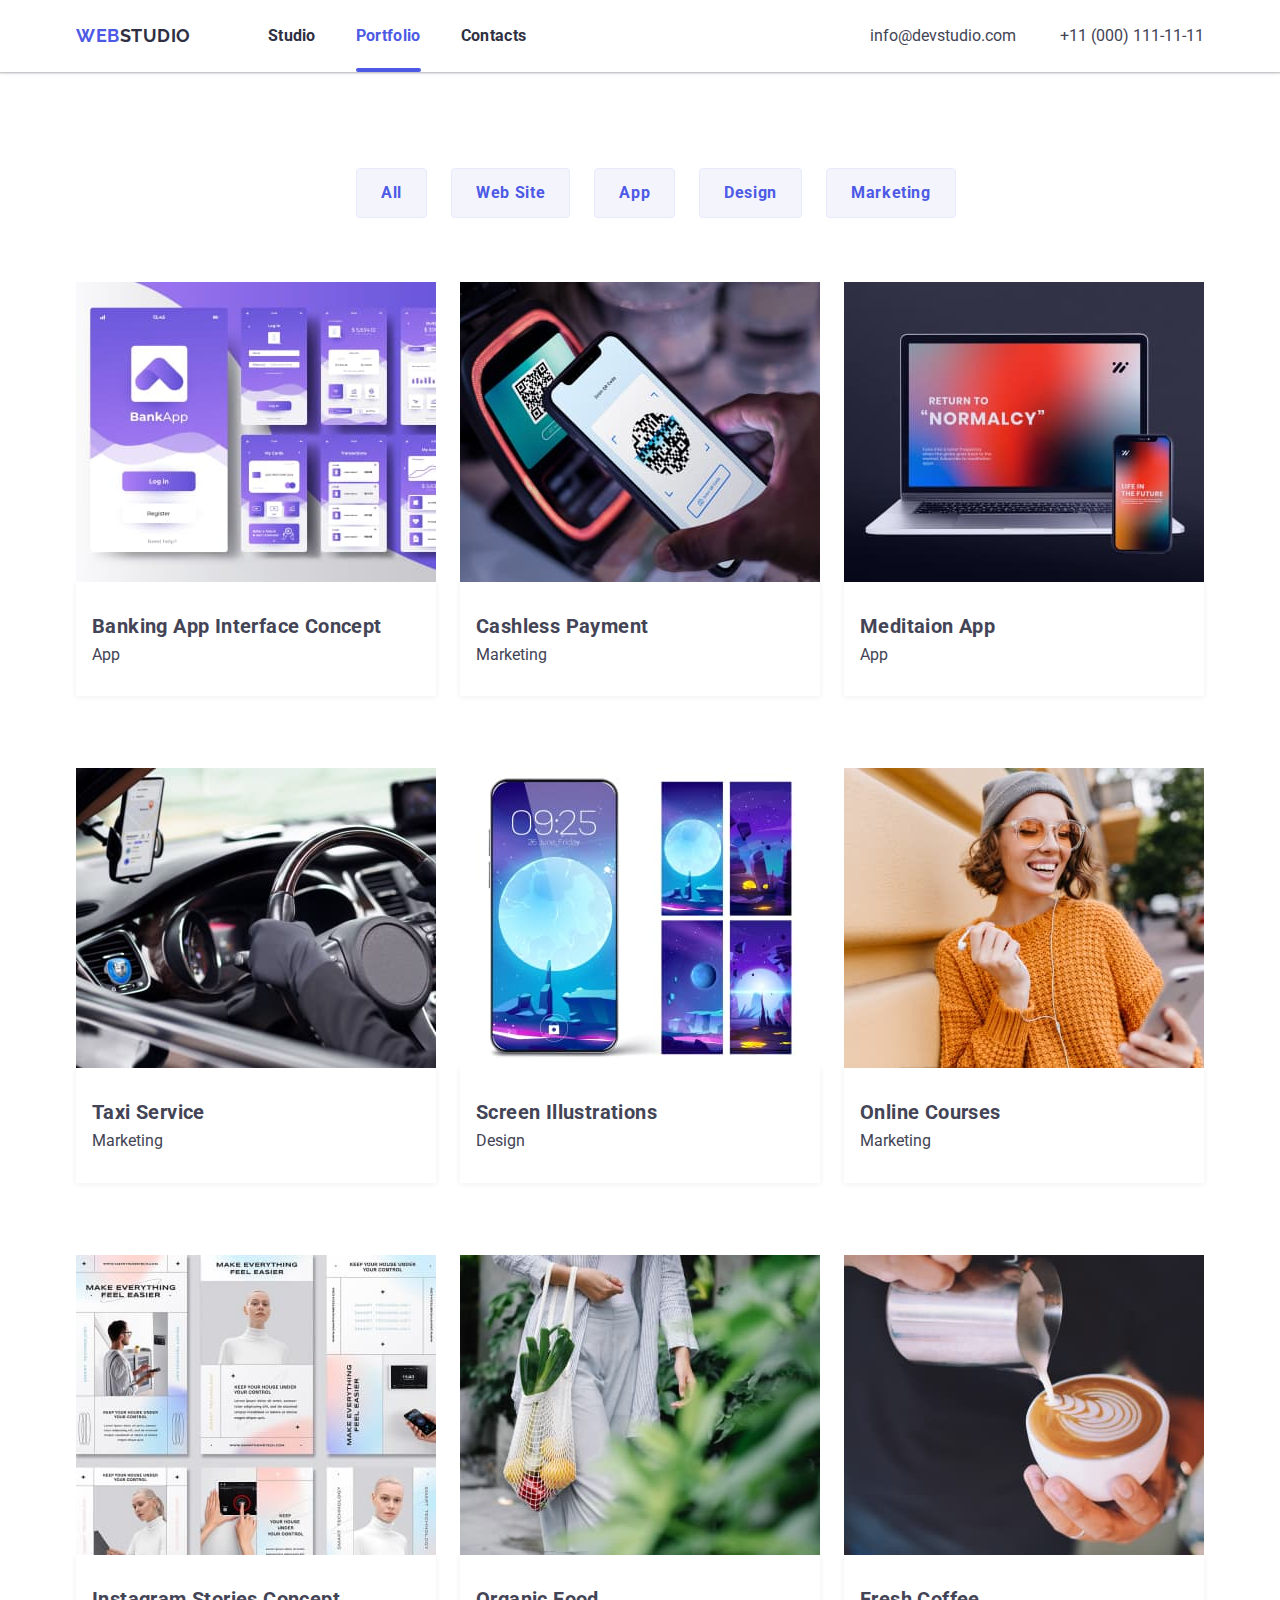
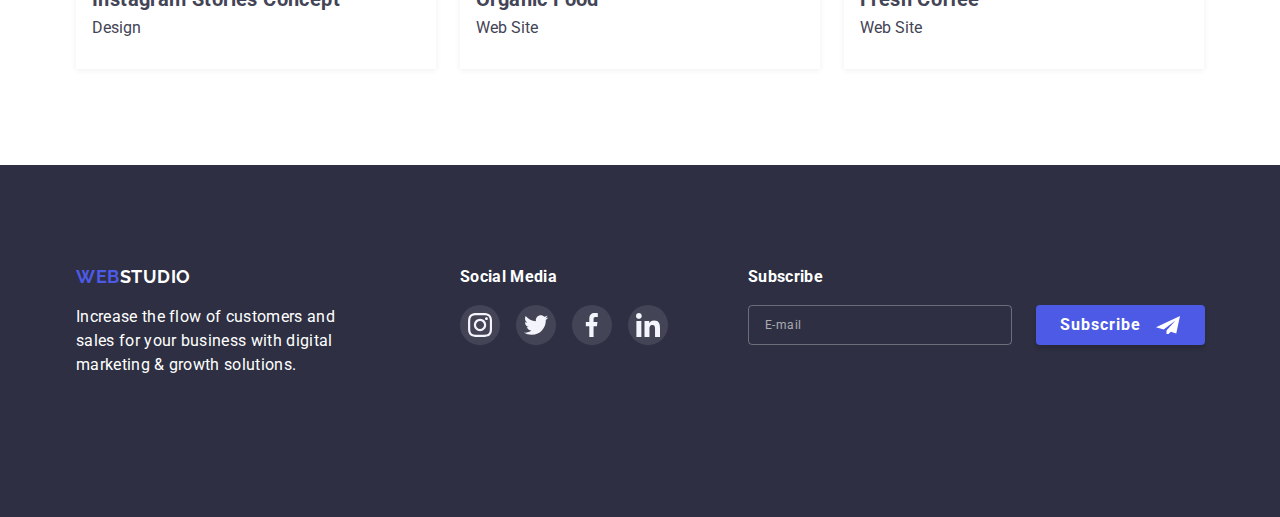
==== portfolio.html @ e0ba0389 "corrected portfolio page up to 479px" ====
<!DOCTYPE html>
<html lang="en">
  <head>
    <meta charset="UTF-8" />
    <meta http-equiv="X-UA-Compatible" content="IE=edge" />
    <meta name="viewport" content="width=device-width, initial-scale=1.0" />
    <title>Портфолио</title>
    <link rel="preconnect" href="https://fonts.googleapis.com" />
    <link rel="preconnect" href="https://fonts.gstatic.com" crossorigin />
    <link
      href="https://fonts.googleapis.com/css2?family=Raleway:wght@700&family=Roboto:wght@400;500;700;900&display=swap"
      rel="stylesheet"
    />
    <link
      rel="stylesheet"
      href="https://cdnjs.cloudflare.com/ajax/libs/modern-normalize/1.1.0/modern-normalize.min.css"
    />
    <link rel="stylesheet" href="./css/styles.css" />
  </head>
  <body>
    <!--header begins-->

    <header class="header">
      <div class="container site-navigation">
      
        <nav class="navigation">
          <a href="./index.html"
            class="logo"><span class="blue-logo">Web</span>Studio</a
          >

          
           <!--Mobile menu begins-->
          <button type="button" class="menu-button is-open" data-menu-button
          aria-expanded="false"
          >
            <svg class="button-cross-icon" width="32" height="22"
            aria-label="Mobile menu switcher">
              <use class="icon-menu" href="./images/icons.svg#icon-menu"></use>
              <use class="icon-cross" href="./images/icons.svg#icon-modal-cross"></use>
            </svg>
          </button>
          <div class="menu-container" data-menu>
              <div class="menu-container-flex">
                <ul class="menu-container-items list">
                  
                  <li><a class="menu-container-pages" href="./index.html">Studio</a></li>
                  <li><a class="menu-container-pages" href="./portfolio.html">Portfolio</a></li>
                  <li><a class="menu-container-pages" href="">Contacts</a></li>
                </ul>
                <a class="menu-container-phone" href="href=tel:+11(000)111-11-11">+11(000)111-11-11</a>
                <a class="menu-container-email" href="mailto:info@devstudio.com">info@devstudio.com</a>
                <ul class="menu-social-icons list">
                  <li class="social-icon">
                    <a href="" class="social-icons-link">
                      <svg class="social-icon-illustration" width="16" height="16">
                        <use href="./images/icons.svg#icon-instagram"></use>
                      </svg>
                  </a>
  
                  <li class="social-icon">
                    <a href="" class="social-icons-link">
                      <svg class="social-icon-illustration" width="16" height="16">
                        <use href="./images/icons.svg#icon-twitter"></use>
                      </svg>
                  </a>
                  </li>
  
                  <li class="social-icon">
                    <a href="" class="social-icons-link">
                      <svg class="social-icon-illustration" width="16" height="16">
                        <use href="./images/icons.svg#icon-facebook"></use>
                      </svg>
                  </a>
                  </li>
  
                  <li class="social-icon">
                    <a href="" class="social-icons-link">
                      <svg class="social-icon-illustration" width="16" height="16">
                        <use href="./images/icons.svg#icon-linkedin"></use>
                      </svg>
                  </a>
                  </li>
                </ul>  
              </div>
            </div>

            <!--Mobile menu ends -->



          <ul class="list main-navigation">
            <li class="main-navigation-link"><a href="./index.html">Studio</a></li>
            <li class="main-navigation-link active"><a href="./portfolio.html">Portfolio</a></li>
            <li class="main-navigation-link"><a href="">Contacts</a></li>
          </ul>
        </nav>
        <div class="contacts">
          <a href="mailto:info@devstudio.com">info@devstudio.com</a>
          <a href="tel:+11(000)111-11-11">+11 (000) 111-11-11</a>
        </div>
        
    </div>
    </header>
    <!--header ends-->

    <!--portfolio begins-->
    <main>
      <section class="section section-smaller-top">
        <div class="container">
          <h1 hidden>Our Works</h1>
          <!--secondary navigation begins-->
          <ul class="list portfolio-menu">
            <li><button class="button-light" type="button">All</button></li>
            <li>
              <button class="button-light" type="button">Web Site</button>
            </li>
            <li><button class="button-light" type="button">App</button></li>
            <li><button class="button-light" type="button">Design</button></li>
            <li>
              <button class="button-light" type="button">Marketing</button>
            </li>
          </ul>
          <!--secondary navigation ends-->

          <!--works begins-->
          <ul class="list portfolio-items">
            <li class="portfolio-card">
              <a class="portfolio-element-link">
                <div class="portfolio-image-wrap">
                  <div class="portfolio-image-overlay">
                    <picture>

                      <source 
                      srcset="./images/banking-app-interface-concept.jpeg 1x, ./images/banking-app-interface-concept@2x.jpg 2x"
                      media="(min-width: 768px)"
                      sizes="min-width: 360px"
                      />

                      <source 
                      srcset="./images/banking-app-interface-concept-mobile.jpg 1x, ./images/banking-app-interface-concept-mobile@2x.jpg 2x"
                      media="(min-width: 480px)"
                      sizes="min-width: 396px"
                      />

                      <source 
                      srcset="./images/banking-app-interface-concept-mobile.jpg 1x, ./images/banking-app-interface-concept-mobile@2x.jpg 2x"
                      media="(max-width: 479px)"
                      sizes="max-width: 396px"
                      />

                    <img
                      class="portfolio-image"
                      src="./images/banking-app-interface-concept-mobile.jpg"
                      alt="banking app interface concept"
                      
                    />
                  </div>
                </picture>
                  <p class="portfolio-image-text-over">
                    14 Stylish and User-Friendly App Design Concepts · Task
                    Manager App · Calorie Tracker App · Exotic Fruit Ecommerce
                    App · Cloud Storage App
                  </p>
                </div>

                <div class="portfolio-description">
                  <h2 class="heading-third-level">
                    Banking App Interface Concept
                  </h2>
                  <p>App</p>
                </div>
              </a>
            </li>

            <li class="portfolio-card">
              <a class="portfolio-element-link">
                <div class="portfolio-image-wrap">
                  <div class="portfolio-image-overlay">
                    <picture>

                      <source
                      srcset="./images/cashless-payment.jpg 1x, ./images/cashless-payment@2x.jpg 2x"
                      media="(min-width: 768px)"
                      sizes="min-width: 360px"
                      >

                      <source 
                      srcset="./images/cashless-payment-mobile.jpg 1x, ./images/cashless-payment-mobile@2x.jpg 2x"
                      media="(min-width: 480px)"
                      sizes="min-width: 396px">
                      
                      <source 
                      srcset="./images/cashless-payment-mobile.jpg 1x, ./images/cashless-payment-mobile@2x.jpg 2x"
                      media="(max-width: 479px)"
                      sizes="max-width: 396px">
                      
                      <img
                        class="portfolio-image"
                        src="./images/cashless-payment-mobile.jpg"
                        alt="cashless payment"
                      />
                    </picture>
                  </div>
                  <p class="portfolio-image-text-over">
                    14 Stylish and User-Friendly App Design Concepts · Task
                    Manager App · Calorie Tracker App · Exotic Fruit Ecommerce
                    App · Cloud Storage App
                  </p>
                </div>
                <div class="portfolio-description">
                  <h2 class="heading-third-level">Cashless Payment</h2>
                  <p>Marketing</p>
                </div>
              </a>
            </li>

            <li class="portfolio-card">
              <a class="portfolio-element-link">
                <div class="portfolio-image-wrap">
                  <div class="portfolio-image-overlay">
                    <picture>
                      
                      <source 
                      srcset="./images/meditation-app.jpeg 1x, ./images/meditation-app@2x.jpeg 2x"
                      media="(min-width: 768px)"
                      sizes="min-width: 360px"
                      >
                      
                      <source 
                      srcset="./images/meditation-app-mobile.jpg 1x, ./images/meditation-app-mobile@2x.jpg 2x"
                      media="(min-width: 480px)"
                      sizes="min-width: 396px"
                      >

                      <source 
                      srcset="./images/meditation-app-mobile.jpg 1x, ./images/meditation-app-mobile@2x.jpg 2x"
                      media="(max-width: 479px)"
                      sizes="max-width: 396px"
                      >
                      
                      <img
                        class="portfolio-image"
                        src="./images/meditation-app-mobile.jpg"
                        alt="meditation app"
                      />
                    </picture>
                  </div>
                  <p class="portfolio-image-text-over">
                    14 Stylish and User-Friendly App Design Concepts · Task
                    Manager App · Calorie Tracker App · Exotic Fruit Ecommerce
                    App · Cloud Storage App
                  </p>
                </div>
                <div class="portfolio-description">
                  <h2 class="heading-third-level">Meditaion App</h2>
                  <p>App</p>
                </div>
              </a>
            </li>

            <li class="portfolio-card">
              <a class="portfolio-element-link">
                <div class="portfolio-image-wrap">
                  <div class="portfolio-image-overlay">
                    <picture>
                      <source
                      srcset="./images/taxi-service.jpeg 1x, ./images/taxi-service@2x.jpg 2x"
                      media="(min-width: 768px)"
                      sizes="min-width: 360px"
                      >
                      <source
                      srcset="./images/taxi-service-mobile.jpg 1x, ./images/taxi-service-mobile@2x.jpg 2x"
                      media="(min-width: 480px)"
                      sizes="min-width: 396px"
                      >

                      <source
                      srcset="./images/taxi-service-mobile.jpg 1x, ./images/taxi-service-mobile@2x.jpg 2x"
                      media="(max-width: 479px)"
                      sizes="max-width: 396px"
                      >

                      <img
                        class="portfolio-image"
                        src="./images/taxi-service-mobile.jpg"
                        alt="tax service"
                      />
                    </picture>
                  </div>
                  <p class="portfolio-image-text-over">
                    14 Stylish and User-Friendly App Design Concepts · Task
                    Manager App · Calorie Tracker App · Exotic Fruit Ecommerce
                    App · Cloud Storage App
                  </p>
                </div>
                <div class="portfolio-description">
                  <h2 class="heading-third-level">Taxi Service</h2>
                  <p>Marketing</p>
                </div>
              </a>
            </li>

            <li class="portfolio-card">
              <a class="portfolio-element-link">
                <div class="portfolio-image-wrap">
                  <div class="portfolio-image-overlay">
                    <picture>
                      <source
                      srcset="./images/screen-illustrations.jpeg 1x, ./images/screen-illustrations@2x.jpg 2x"
                      media="(min-width: 768px)"
                      sizes="min-width: 360px"
                      >

                      <source
                      srcset="./images/screen-illustrations-mobile.jpeg 1x, ./images/screen-illustrations-mobile@2x.jpeg 2x"
                      media="(min-width: 480px)"
                      sizes="min-width: 360px"
                      >

                      <source
                      srcset="./images/screen-illustrations-mobile.jpeg 1x, ./images/screen-illustrations-mobile@2x.jpeg 2x"
                      media="(max-width: 479px)"
                      sizes="max-width: 360px"
                      >

                      <img
                        class="portfolio-image"
                        src="./images/screen-illustrations-mobile.jpeg"
                        alt="screen illustrations"
                      />
                    </picture>
                  </div>
                  <p class="portfolio-image-text-over">
                    14 Stylish and User-Friendly App Design Concepts · Task
                    Manager App · Calorie Tracker App · Exotic Fruit Ecommerce
                    App · Cloud Storage App
                  </p>
                </div>
                <div class="portfolio-description">
                  <h2 class="heading-third-level">Screen Illustrations</h2>
                  <p>Design</p>
                </div>
              </a>
            </li>

            <li class="portfolio-card">
              <a class="portfolio-element-link">
                <div class="portfolio-image-wrap">
                  <div class="portfolio-image-overlay">
                    <picture>

                      <source
                      srcset="./images/online-courses.jpeg 1x, ./images/online-courses@2x.jpg 2x"
                      media="(min-width: 768px)"
                      sizes="min-width: 360px"
                      >

                      <source
                      srcset="./images/online-courses-mobile.jpeg 1x, ./images/online-courses-mobile@2x.jpeg 2x"
                      media="(min-width: 480px)"
                      sizes="min-width: 396px"
                      >

                      <source
                      srcset="./images/online-courses-mobile.jpeg 1x, ./images/online-courses-mobile@2x.jpeg 2x"
                      media="(max-width: 479px)"
                      sizes="max-width: 396px"
                      >

                      <img
                        class="portfolio-image"
                        src="./images/online-courses-mobile.jpeg"
                        alt="online courses"
                      />
                    </picture>
                  </div>
                  <p class="portfolio-image-text-over">
                    14 Stylish and User-Friendly App Design Concepts · Task
                    Manager App · Calorie Tracker App · Exotic Fruit Ecommerce
                    App · Cloud Storage App
                  </p>
                </div>
                <div class="portfolio-description">
                  <h2 class="heading-third-level">Online Courses</h2>
                  <p>Marketing</p>
                </div>
              </a>
            </li>

            <li class="portfolio-card">
              <a class="portfolio-element-link">
                <div class="portfolio-image-wrap">
                  <div class="portfolio-image-overlay">
                    <picture>

                      <source
                      srcset="./images/instagram-stories-concept.jpeg 1x, ./images/instagram-stories-concept@2x.jpg 2x"
                      media="(min-width: 768px)"
                      sizes="min-width: 360px"
                      >

                      <source
                      srcset="./images/instagram-stories-concept-mobile.jpeg 1x, ./images/instagram-stories-concept-mobile@2x.jpeg 2x"
                      media="(min-width: 480px)"
                      sizes="min-width: 396px"
                      >

                      <source
                      srcset="./images/instagram-stories-concept-mobile.jpeg 1x, ./images/instagram-stories-concept-mobile@2x.jpeg 2x"
                      media="(max-width: 479px)"
                      sizes="max-width: 396px"
                      >

                      <img
                        class="portfolio-image"
                        src="./images/online-courses-mobile.jpeg"
                        alt="instagram stories concept"
                      />
                    </picture>
                  </div>
                  <p class="portfolio-image-text-over">
                    14 Stylish and User-Friendly App Design Concepts · Task
                    Manager App · Calorie Tracker App · Exotic Fruit Ecommerce
                    App · Cloud Storage App
                  </p>
                </div>
                <div class="portfolio-description">
                  <h2 class="heading-third-level">Instagram Stories Concept</h2>
                  <p>Design</p>
                </div>
              </a>
            </li>

            <li class="portfolio-card">
              <a class="portfolio-element-link">
                <div class="portfolio-image-wrap">
                  <div class="portfolio-image-overlay">
                    <picture>

                      <source
                      srcset="./images/organic-food.jpeg 1x, ./images/organic-food@2x.jpg 2x"
                      media="(min-width: 768px)"
                      sizes="min-width: 360px"
                      >

                      <source
                      srcset="./images/organic-food-mobile.jpeg 1x, ./images/organic-food-mobile@2x.jpeg 1x 2x"
                      media="(min-width: 480px)"
                      sizes="min-width: 396px"
                      >

                      <source
                      srcset="./images/organic-food-mobile.jpeg 1x, ./images/organic-food-mobile@2x.jpeg 1x 2x"
                      media="(max-width: 479px)"
                      sizes="max-width: 396px"
                      >


                      <img
                        class="portfolio-image"
                        src="./images/organic-food.jpeg"
                        alt="organic food"
                      />
                    </picture>
                  </div>
                  <p class="portfolio-image-text-over">
                    14 Stylish and User-Friendly App Design Concepts · Task
                    Manager App · Calorie Tracker App · Exotic Fruit Ecommerce
                    App · Cloud Storage App
                  </p>
                </div>
                <div class="portfolio-description">
                  <h2 class="heading-third-level">Organic Food</h2>
                  <p>Web Site</p>
                </div>
              </a>
            </li>

            <li class="portfolio-card">
              <a class="portfolio-element-link">
                <div class="portfolio-image-wrap">
                  <div class="portfolio-image-overlay">
                    <picture>

                      <source
                      srcset="./images/fresh-coffee.jpeg 1x, ./images/fresh-coffee@2x.jpg 2x"
                      media="(min-width: 768px)"
                      sizes="min-width: 360px"
                      >

                      <source
                      srcset="./images/fresh-coffee-mobile.jpeg 1x, ./images/fresh-coffee-mobile@2x.jpeg 2x"
                      media="(min-width: 480px)"
                      sizes="min-width: 396px"
                      >

                      <source
                      srcset="./images/fresh-coffee-mobile.jpeg 1x, ./images/fresh-coffee-mobile@2x.jpeg 2x"
                      media="(max-width: 479px)"
                      sizes="max-width: 396px"
                      >

                      <img
                        class="portfolio-image"
                       
                        src="./images/fresh-coffee-mobile.jpeg"
                        alt="fresh coffee"
                      />
                    </picture>
                  </div>
                  <p class="portfolio-image-text-over">
                    14 Stylish and User-Friendly App Design Concepts · Task
                    Manager App · Calorie Tracker App · Exotic Fruit Ecommerce
                    App · Cloud Storage App
                  </p>
                </div>
                <div class="portfolio-description">
                  <h2 class="heading-third-level">Fresh Coffee</h2>
                  <p>Web Site</p>
                </div>
              </a>
            </li>
          </ul>
        </div>
      </section>
      <!--works ends-->
    </main>
    <!--portfolio ends-->

    <!--Footer begins-->
    <footer>
      <div class="container">
        <div class="footer-wrap">
          <div class="footer-wrap-row">
            <div class="footer">
              <div class="footer-about-company">
                <a class="logo-footer" href=""
                  ><span class="blue-logo">Web</span>Studio</a
                >
                <p class="footer-text">
                  Increase the flow of customers and sales for your business with
                  digital marketing & growth solutions.
                </p>
              </div>
            </div>
  
            <div class="footer-social">
              <p class="footer-social-heading">Social Media</p>
              <p></p>
              <div class="footer-social-icons-set">
                <ul class="footer-social-icons list">
                  <li class="footer-icon-first">
                    <a href="" class="footer-icon-1">
                      <svg
                        class="footer-icon-iillustration"
                        width="24"
                        height="24"
                      >
                        <use
                          href="./images/icons.svg#icon-instagram-footer"
                        ></use>
                      </svg>
                    </a>
                  </li>
  
                  <li class="footer-icon-first">
                    <a href="" class="footer-icon-1">
                      <svg
                        class="footer-icon-illustration"
                        width="24"
                        height="24"
                      >
                        <use href="./images/icons.svg#icon-twitter-footer"></use>
                      </svg>
                    </a>
                  </li>
  
                  <li class="footer-icon-first">
                    <a href="" class="footer-icon-1">
                      <svg
                        class="footer-icon-illustration"
                        width="24"
                        height="24"
                      >
                        <use href="./images/icons.svg#icon-facebook-footer"></use>
                      </svg>
                    </a>
                  </li>
  
                  <li class="footer-icon-first">
                    <a href="" class="footer-icon-1">
                      <svg
                        class="footer-icon-illustration"
                        width="24"
                        height="24"
                      >
                        <use href="./images/icons.svg#icon-linkedin-footer"></use>
                      </svg>
                    </a>
                  </li>
                </ul>
              </div>
            </div>
          </div>

          <div class="footer-form-subscribe">
            <p class="footer-social-heading">Subscribe</p>
            <form class="footer-form-elements">
              <label for="subscribe">
                <input
                  class="input-subscribe"
                  type="email"
                  name="subscribe"
                  placeholder="E-mail"
                />
              </label>
              <button class="form-btn-submit btn button" type="submit">
                Subscribe
              </button>
            </form>
          </div>
        </div>
      </div>
    </footer>

    <!--Footer ends-->
    <script src="./js/modal.js"></script>
    <script src="./js/mobile-menu.js"></script>
  </body>
</html>
---- css/styles.css ----
/*Global Colors-Variables*/
:root {
  --accent-color: #4d5ae5;
  --accent-clicked-butoon: #404bbf;
  --title-text-color: #2e2f42;
  --primary-text-color: #434455;
  --primary-background-color: #fff;
  --secondary-background-color: #f4f4fd;
  --dark-background-color: #2e2f42;
}

/*Global page settings begins*/
body {
  background-color: var(--primary-background-color);
  color: var(--primary-text-color);
  font-family: Roboto, sans-serif, Arial, Helvetica, sans-serif;
  font-size: 16px;
}

.is-open .body-no-scroll {
  height: 100vh;
  width: 100vw;
  touch-action: none;
  -webkit-overflow-scrolling: none;
  overflow: hidden;
  overscroll-behavior: none;
}

.container {
  max-width: 1158px;
  margin: 0 auto;
  padding: 0 15px 0 15px;
}

/*General Responsive styles*/

@media screen and (max-width: 479px){
  .container {
    max-width: 479px;
  }

}

@media screen and (min-width: 480px) {
  .container {
    width: 480px;
  }

  .section {
    padding: 96px 0 96px 0;
  }

  .section-smaller-top {
    padding: 48px 0 96px 0;
  }
}

@media screen and (min-width: 768px) {
  .container {
    width: 768px;
  }

  .section {
    padding: 96px 0 96px 0;
  }

  .section-smaller-top {
    padding: 64px 0 96px 0;
  }
}

@media screen and (min-width: 1200px) {
  .container {
    width: 1158px;
  }

  .section {
    padding: 120px 0 120px 0;
  }

  .section-smaller-top {
    padding: 96px 0 96px 0;
  }

  /*General Responsive styles ends*/
}

.section-no-padding {
  padding: 0;
}

.section-no-top-padding {
  padding: 0;
  padding-bottom: 120px;
}

h1,
h2,
h3,
h4,
h5,
h6,
p,
ul {
  margin-top: 0;
  margin-bottom: 0;
}

img {
  display: block;
}

/*list - turn of bullets*/
.list {
  list-style: none;
}

footer {
  background-color: var(--dark-background-color);
  color: var(--primary-background-color);
  padding: 100px 0 100px 0;
}
/*Global page settings ends*/

/*Studio page begins*/

/*Mobile menu hover style*/

.menu-container {
  display: none;
  position: absolute;
  top: 0;
  left: 0;
  width: 100vw;
  height: 100vh;
  background-color: var(--primary-background-color);
  padding: 40px;
}

.menu-container-flex{
  display: flex;
  flex-direction: column;
  justify-content: space-between;
}

.menu-button {
  cursor: pointer;
  z-index: 2;
}

.menu-container.is-open {
  display: block;
  position: fixed;
  z-index: 1;
}

.menu-container-items {
  padding-left: 0;
  margin-top: 40px;
}

.menu-container-items li:last-child {
  margin-bottom: 284px;
}

.menu-container-pages {
  display: block;
  font-family: "Roboto", sans-serif;
  font-size: 36px;
  font-weight: 700;
  line-height: 1.11;
  color: var(--title-text-color);
  letter-spacing: 0.02em;
  text-transform: capitalize;
  margin-bottom: 40px;
}

.menu-container-pages:hover,
.menu-container-pages:focus {
  color: var(--accent-color);
}

.menu-container-phone {
  font-family: "Roboto";
  font-style: normal;
  font-weight: 600;
  font-size: 36px;
  line-height: 1.33;
  color: var(--accent-color);
}

.menu-container-email {
  display: block;
  font-family: "Roboto";
  font-style: normal;
  font-weight: 500;
  font-size: 20px;
  line-height: 1.2;
  color: var(--title-text-color);
  margin-top: 40px;
}

.menu-social-icons {
  display: flex;
  justify-content: space-between;
  padding-left: 0;
  margin-top: 48px;
}

/*Header*/

.header {
  position: relative;
  padding-top: 24px;
  padding-bottom: 24px;
  box-shadow: 0px 2px 1px rgba(46, 47, 66, 0.08),
    0px 1px 1px rgba(46, 47, 66, 0.16), 0px 1px 6px rgba(46, 47, 66, 0.08);
}
.site-navigation {
  align-items: center;
  justify-content: space-between;
}

.navigation {
  display: flex;
  align-items: center;
  justify-content: space-between;
}

/*Mobile Menu*/

.menu-container {
  position: absolute;
  overflow-y: scroll;
}

.mobile-menu-container {
  position: fixed;
}

.menu-button .icon-cross {
  display: block;
}

.menu-button .icon-menu {
  display: none;
}

.menu-button.is-open .icon-cross {
  display: none;
}

.menu-button.is-open .icon-menu {
  display: block;
}

/*Buttons*/

.menu-button {
  display: inline-flex;
  background-color: transparent;
  border: none;
  stroke: var(--title-text-color);
  cursor: pointer;
  margin: 0;
  padding: 0;
}

.button {
  font-family: Roboto, sans-serif;
  font-size: 16px;
  line-height: 1.17;
  font-weight: 700;
  letter-spacing: 0.04em;
  background-color: var(--accent-color);
  color: var(--primary-background-color);
  cursor: pointer;
  border: none;
  padding: 16px 32px 16px 32px;
  box-shadow: 0px 4px 4px rgba(0, 0, 0, 0.15);
  border-radius: 4px;
  transition: background-color 250ms cubic-bezier(0.4, 0, 0.2, 1);
}

.button:hover,
.button:focus {
  background-color: var(--accent-clicked-butoon);
}

.button-light {
  font-family: Roboto, sans-serif;
  font-size: 16px;
  line-height: 1.5;
  font-weight: 700;
  letter-spacing: 0.04em;
  color: var(--accent-color);
  background-color: var(--secondary-background-color);
  cursor: pointer;
  border: 1px solid #e7e9fc;
  padding: 12px 24px;
  border-radius: 4px;
  margin-right: 24px;
  box-shadow: none;
  transition: background-color 250ms cubic-bezier(0.4, 0, 0.2, 1),
    color 250ms cubic-bezier(0.4, 0, 0.2, 1),
    border 250ms cubic-bezier(0.4, 0, 0.2, 1),
    box-shadow 250ms cubic-bezier(0.4, 0, 0.2, 1);
}

.button-light:last-child {
  margin-right: 0;
}

.button-light:hover,
.button-light:focus {
  color: var(--primary-background-color);
  background-color: var(--accent-color);
  border: 1px solid var(--accent-color);
  box-shadow: 0px 3px 1px rgba(0, 0, 0, 0.1), 0px 2px 1px rgba(0, 0, 0, 0.08),
    0px 2px 2px rgba(0, 0, 0, 0.12);
}

/*Header-Logo*/

.logo-footer {
  color: var(--primary-background-color);
  font-family: Raleway, sans-serif;
  font-weight: 700;
  font-size: 18px;
  line-height: 1.33;
  letter-spacing: 0.03em;
  text-transform: uppercase;
}

.logo {
  color: var(--title-text-color);
  font-family: Raleway, sans-serif;
  font-weight: 700;
  font-size: 18px;
  line-height: 1.33;
  letter-spacing: 0.03em;
  text-transform: uppercase;
  margin-right: 77px;
}

nav a,
footer a {
  text-decoration: none;
}

.blue-logo {
  color: var(--accent-color);
}

/*Header - main navigation*/

.main-navigation {
  display: flex;
  padding-left: 0;
  gap: 40px;
}

.main-navigation li {
  display: block;
}

.main-navigation a {
  color: var(--title-text-color);
  text-decoration: none;
  font-weight: 700;
  font-size: 16px;
  line-height: 1.5;
  letter-spacing: 0.02em;
  transition: color 250ms cubic-bezier(0.4, 0, 0.2, 1);
}

.main-navigation-link {
  position: relative;
}

.active a {
  color: var(--accent-color);
}

.active a::after {
  content: "";
  display: inline-block;
  position: absolute;
  bottom: -100%;
  left: 0;
  background-color: var(--accent-color);
  width: 100%;
  height: 4px;
  border-radius: 2px;
}

.main-navigation a:hover,
.main-navigation a:focus {
  color: var(--accent-color);
}

/*Benefits*/
.benefits {
  padding-left: 0;
  gap: 24px;
}

.benefit-icons {
  display: flex;
  background-color: var(--secondary-background-color);
  height: 112px;
  margin-bottom: 8px;
  justify-content: center;
  align-items: center;
}

/*What we are doing*/
.services {
  padding-left: 0;
}

.services li {
  margin-right: 24px;
}

.services li:last-child {
  margin-right: 0;
}

/*Contacts*/

.contacts {
  display: flex;
}

.contacts > a {
  font-family: inherit;
  color: var(--primary-text-color);
  text-decoration: none;
  margin-left: 40px;
  transition: color 250ms cubic-bezier(0.4, 0, 0.2, 1);
}

.contacts > a:hover,
.contacts > a:focus {
  color: var(--accent-color);
}

/*Studio page*/
/*Hero*/

.hero {
  align-items: center;
  padding: 192px 0 192px 0;
  color: var(--primary-background-color);
  text-align: center;
  background-image: linear-gradient(
      to right,
      rgba(46, 47, 66, 0.7),
      rgba(46, 47, 66, 0.7)
    ),
    url(../images/hero-bcg-mobile.jpeg);
  background-blend-mode: multiply;
  background-repeat: no-repeat;
  background-size: cover;
  background-position: center;
  margin: 0 auto;
}

@media screen and (min-device-pixel-ratio: 2) and (max-width: 479px),
  screen and (min-resolution: 192dpi) and (max-width: 479px),
  screen and (min-resolution: 2dppx) and (max-width: 479px) {
  .hero {
    background-image: linear-gradient(
        to right,
        rgba(46, 47, 66, 0.7),
        rgba(46, 47, 66, 0.7)
      ),
      url(../images/hero-bcg-mobile@2x.jpeg);
  }
}

@media screen and (min-device-pixel-ratio: 2) and (min-width: 480px),
  screen and (min-resolution: 192dpi) and (min-width: 480px),
  screen and (min-resolution: 2dppx) and (min-width: 480px) {
  .hero {
    background-image: linear-gradient(
        to right,
        rgba(46, 47, 66, 0.7),
        rgba(46, 47, 66, 0.7)
      ),
      url(../images/hero-bcg-mobile@2x.jpeg);
  }
}

@media screen and (min-device-pixel-ratio: 2) and (min-width: 768px),
  screen and (min-resolution: 192dpi) and (min-width: 768px),
  screen and (min-resolution: 2dppx) and (min-width: 768px) {
  .hero {
    background-image: linear-gradient(
        to right,
        rgba(46, 47, 66, 0.7),
        rgba(46, 47, 66, 0.7)
      ),
      url(../images/hero-bcg-tablet@2x.jpeg);
  }
}

@media screen and (min-device-pixel-ratio: 2) and (min-width: 1200px),
  screen and (min-resolution: 192dpi) and (min-width: 1200px),
  screen and (min-resolution: 2dppx) and (min-width: 1200px) {
  .hero {
    background-image: linear-gradient(
        to right,
        rgba(46, 47, 66, 0.7),
        rgba(46, 47, 66, 0.7)
      ),
      url(../images/people-office@2x.jpg);
  }
}

.hero-title {
  font-size: 56px;
  line-height: 1.07;
  color: var(--primary-background-color);
  margin-bottom: 48px;
}

/*What we are doing*/
.heading-second-level {
  font-size: 36px;
  line-height: 1.33;
  margin-bottom: 72px;
}

.our-services {
  text-align: center;
}

/*Our Team*/

.our-team {
  text-align: center;
  background-color: var(--secondary-background-color);
}

.our-team-member li:last-child {
  margin-right: 0;
}

.our-team-member li:first-child {
  padding-right: 0;
  padding-left: 0;
}

.our-team-list {
  padding-left: 0;
}

.our-team-list .social-icons {
  display: flex;
  gap: 24px;
  padding: 12px 16px 36px 16px;
}

.our-team-description {
  padding: 32px 0 12px 0;
}

.our-team-list > h3 {
  font-size: 20px;
  line-height: 1.2;
}

.our-team-list h3 {
  margin-bottom: 8px;
}

.social-icons-link {
  display: flex;
  align-items: center;
  justify-content: center;
  width: 40px;
  height: 40px;
  background-color: var(--accent-color);
  border-radius: 50%;

  transition: background-color 250ms cubic-bezier(0.4, 0, 0.2, 1);
}

.social-icons-link:hover,
.social-icons-link:focus {
  background-color: var(--accent-clicked-butoon);
}

/*Footer*/
footer {
  align-items: center;
}
.footer-wrap {
  display: flex;
  flex-direction: column;
  align-items: center;
}

footer p {
  margin-top: 16px;
}

.footer-social-icons {
  display: flex;
  justify-content: center;
  gap: 16px;
  padding-left: 0;
}

.footer-social-heading {
  margin-top: 0;
  font-family: "Roboto" sans-serif;
  font-weight: 700;
  font-size: 16px;
  line-height: 1.5;
  letter-spacing: 0.02em;
  color: var(--primary-background-color);
}

.footer-icon-1 {
  display: flex;
  padding: 8px;
  border-radius: 50%;
  background-color: rgba(255, 255, 255, 0.1);
  transition: background-color 250ms cubic-bezier(0.4, 0, 0.2, 1);
}

.footer-icon-illustration {
  justify-content: center;
  align-items: center;
}

.footer-icon-1:hover,
.footer-icon-1:focus {
  background-color: rgba(49, 208, 170, 1);
}

.btn {
  padding: 0;
  margin: 0;
}

.form-btn-submit {
  background-color: var(--accent-color);
  border: none;
  color: var(--primary-background-color);
  padding: 8px 64px 8px 24px;
  border-radius: 4px;
  font-family: "Roboto", sans-serif;
  font-weight: 700;
  font-size: 16px;
  line-height: 1.5;
  letter-spacing: 0.06em;
  margin-left: 12px;
}

.footer-form-elements {
  display: flex;
  flex-direction: column;
  align-items: center;
  margin-top: 16px;
  position: relative;
}

.form-btn-submit::before {
  content: "";
  display: block;
  position: absolute;
  top: 70%;
  left: 45%;
  width: 24px;
  height: 20px;
  background-image: url(../images/send.svg);
  background-repeat: no-repeat;
  background-size: cover;
  transform: translate(-50%, -50%);
}

.input-subscribe::placeholder {
  font-family: "Roboto", sans-serif;
  font-size: 12px;
  line-height: 2;
  letter-spacing: 0.04em;
  color: rgba(255, 255, 255, 0.6);
}

.input-subscribe:focus,
.input-subscribe {
  color: var(--primary-background-color);
  padding-left: 16px;
  font-family: "Roboto", sans-serif;
  font-size: 12px;
  line-height: 2;
  letter-spacing: 0.04em;
}

.input-subscribe:focus::placeholder {
  color: transparent;
}

/*Client Logos*/
.customers {
  text-align: center;
}

.customer-logo-element:hover,
.customer-logo-element:focus {
  border: 1px solid var(--accent-color);
  cursor: pointer;
}

.customer-logo-first:hover,
.customer-logo-first:focus {
  cursor: pointer;
  fill: currentColor;
  color: var(--accent-color);
}

.customer-logo-element:hover .customer-logo,
.customer-logo-element:focus .customer-logo {
  color: var(--accent-color);
  cursor: pointer;
}

.customer-logo {
  color: currentColor;
  transition: color 250ms cubic-bezier(0.4, 0, 0.2, 1);
}

.customer-logo-first {
  fill: currentColor;
  color: #8e8f99;
  transition: color 250ms cubic-bezier(0.4, 0, 0.2, 1);
}

/*Modal window*/
.backdrop {
  position: fixed;
  top: 0;
  left: 0;
  width: 100%;
  height: 100%;
  background-color: rgba(46, 47, 66, 0.4);
  opacity: 1;
  transition: opacity 250ms cubic-bezier(0.4, 0, 0.2, 1);
}

.backdrop.is-hidden {
  opacity: 0;
  pointer-events: none;
  transition: opacity 250ms cubic-bezier(0.4, 0, 0.2, 1);
}

.modal-wrap {
  padding: 24px;
}

.backdrop.is-hidden .modal {
  transform: translate(-50%, -50%) scale(0.5);
}

.modal {
  display: flex;
  position: absolute;
  justify-content: center;
  top: 50%;
  left: 50%;
  background-color: #fcfcfc;
  box-shadow: 0px 1px 1px rgba(0, 0, 0, 0.14), 0px 1px 3px rgba(0, 0, 0, 0.12),
    0px 2px 1px rgba(0, 0, 0, 0.2);
  border-radius: 4px;
  transform: translate(-50%, -50%) scale(1);
  transition: transform 250ms cubic-bezier(0.4, 0, 0.2, 1);
}

.modal-window-button {
  cursor: pointer;
  display: flex;
  justify-content: center;
  align-items: center;
  width: 24px;
  height: 24px;
  background-color: #e7e9fc;
  border: 1px solid rgba(0, 0, 0, 0.1);
  border-radius: 50%;
  box-shadow: none;
  transition: background-color 250ms cubic-bezier(0.4, 0, 0.2, 1);
  margin-left: auto;
  margin-bottom: 24px;
}

.modal-window-button:hover,
.modal-window-button:focus {
  border: none;
  background-color: var(--accent-color);
}

.modal-window-button:hover .modal-window-cross {
  fill: var(--primary-background-color);
}

.modal-window-cross {
  fill: rgba(0, 0, 0, 1);
}

.order-service-text {
  font-family: "Roboto", sans-serif;
  font-weight: 600;
  font-size: 16px;
  line-height: 1.5;
  text-align: center;
  letter-spacing: 0.02em;
  color: var(--title-text-color);
  margin-bottom: 16px;
}

.order-service-label {
  display: flex;
  position: relative;
  width: 360px;
  flex-direction: column;
  font-family: "Roboto" sans-serif;
  font-size: 12px;
  line-height: 1.17;
  letter-spacing: 0.01em;
  color: #8e8f99;
}

.order-service-label > textarea {
  resize: none;
  border: 1px solid rgba(33, 33, 33, 0.2);
  border-radius: 4px;
  margin-top: 4px;
  margin-bottom: 16px;
}

.service-label-row {
  display: flex;
  position: absolute;
  left: 16px;
  flex-direction: row;
  width: 360px;
  font-family: "Roboto" sans-serif;
  font-size: 12px;
  line-height: 1.17;
  letter-spacing: 0.01em;
  color: #8e8f99;
  align-items: center;
}

.service-label-row > input {
  margin-right: 8px;
}

.form-input-comment::placeholder {
  font-family: "Roboto", sans-serif;
  font-size: 12px;
  line-height: 1.17;
  letter-spacing: 0.01em;
  color: rgba(117, 117, 117, 0.5);
}
.form-input-comment:focus::placeholder {
  color: transparent;
}

.btn-modal {
  display: block;
  width: 170px;
  margin: 0 auto;
  margin-top: 40px;
}

.input-name-field > input,
.form-input-phone > input,
.form-input-email > input {
  height: 40px;
  width: 360px;
  border: 1px solid rgba(33, 33, 33, 0.2);
  border-radius: 4px;
  margin-bottom: 8px;
  margin-top: 4px;
  padding-left: 34px;
  transition: border 250ms cubic-bezier(0.4, 0, 0.2, 1);
}

.order-service-label > textarea {
  padding: 8px 16px;
  transition: border 250ms cubic-bezier(0.4, 0, 0.2, 1);
}

.order-service-label {
  position: relative;
}

.input-name-person {
  position: absolute;
  top: 55%;
  left: 26px;
  transform: translate(-50%, -50%);
  transition: fill 250ms cubic-bezier(0.4, 0, 0.2, 1);
}

.input-name-phone {
  position: absolute;
  top: 58%;
  left: 26px;
  transform: translate(-50%, -50%);
  transition: fill 250ms cubic-bezier(0.4, 0, 0.2, 1);
}

.input-name-email {
  position: absolute;
  top: 58%;
  left: 26px;
  transform: translate(-50%, -50%);
  transition: fill 250ms cubic-bezier(0.4, 0, 0.2, 1);
}

.input-name-field input:focus,
.form-input-phone input:focus,
.form-input-email input:focus,
.order-service-label textarea:focus {
  border: 1px solid var(--accent-color);
}

.input-name-field:focus-within + svg,
.form-input-phone:focus-within + svg,
.form-input-email:focus-within + svg {
  fill: var(--accent-color);
}

.order-service-comment {
  -webkit-appearance: none;
  -moz-appearance: none;
  appearance: none;
}

.checkbox-icon {
  display: inline-block;
  width: 16px;
  height: 16px;
  border: 1.25px solid var(--title-text-color);
  border-radius: 2px;
  transition: background-color 250ms cubic-bezier(0.4, 0, 0.2, 1),
    border 250ms cubic-bezier(0.4, 0, 0.2, 1);
  margin-right: 8px;
}

.order-service-comment:checked + .checkbox-icon {
  background-color: var(--accent-color);
  border: none;
  background-image: url(../images/tick.svg);
  background-repeat: no-repeat;
  background-size: cover;
}

.privacy-policy-link {
  color: var(--accent-clicked-butoon);
  padding-left: 4px;
  cursor: pointer;
  text-decoration: underline;
}

/*Studio page ends*/

/*Portfolio page begins*/

.heading-third-level {
  font-size: 20px;
  line-height: 1.2;
  letter-spacing: 0.02em;
}

/*Portfolio Navigation*/

.portfolio-menu {
  display: inline-flex;
  padding-left: 0;
  margin-bottom: 48px;
}

/*Portfolio works*/
.portfolio-items {
  padding-left: 0;
  display: flex;
  flex-wrap: wrap;
  row-gap: 48px;
  column-gap: 24px;
}

.portfolio-items h2 {
  margin-bottom: 8px;
}

.portfolio-image-wrap {
  position: relative;
  overflow: hidden;
}

.portfolio-image-overlay::before {
  content: "";
  position: absolute;
  display: inline-block;
  width: 100%;
  height: 100%;
  background-color: var(--accent-color);
  transform: translateY(100%);
  transition: transform 250ms cubic-bezier(0.4, 0, 0.2, 1);
}

.portfolio-element-link:hover .portfolio-image-overlay::before {
  transform: translateY(0%);
}

.portfolio-image-text-over {
  position: absolute;
  top: 0;
  left: 0;
  padding: 40px 32px;
  font-family: "Roboto", sans-serif;
  font-size: 16px;
  line-height: 1.5x;
  color: var(--primary-background-color);
  letter-spacing: 0.02em;
  transform: translateY(200%);
  transition: transform 250ms cubic-bezier(0.4, 0, 0.2, 1);
}

.portfolio-element-link:hover .portfolio-image-text-over {
  transform: translateY(0%);
}

.portfolio-description {
  padding: 32px 16px;
  box-shadow: 0px 1px 6px rgba(46, 47, 66, 0.08);
}

.portfolio-card:hover {
  box-shadow: 0px 1px 6px rgba(46, 47, 66, 0.08);
  cursor: pointer;
}




/*Responsive design: Media - up to 479px*/

@media screen and (max-width: 479px) {

  .container {
    max-width: 479px;
  }

  .section {
    padding: 96px 0 96px 0;
  }

  .hero {
    max-width: 479px;
  }

  .section-no-top-padding {
    display: none;
  }

  .main-navigation {
    display: none;
  }

  .contacts {
    display: none;
  }

  .hero-title {
    font-size: 36px;
    line-height: 1.11;
  }

  .benefit-icons {
    display: none;
  }

  .benefits h3 {
    font-size: 36px;
    line-height: 0.9;
    text-align: center;
    margin-bottom: 8px;
  }

  .benefits li {
    font-size: 16px;
    line-height: 1.5;
    letter-spacing: 0.02em;
    max-width: 396px;
    margin: 0 auto;
    margin-bottom: 72px;
  }

  .benefits li:last-child{
    margin-bottom: 0;
  }

  .our-team {
    display: flex;
  }

  .our-team-member {
    width: 260px;
    background-color: var(--primary-background-color);
    margin-right: 24px;
    box-shadow: 0px 1px 6px rgb(46 47 66 / 8%), 0px 1px 1px rgb(46 47 66 / 16%), 0px 2px 1px rgb(46 47 66 / 8%);
    border-radius: 0px 0px 4px 4px;
    margin: 0 auto;
    margin-bottom: 72px;
  }


  .customer-logo-element {
    display: inline-block;
    border: 1px solid #8e8f99;
    border-radius: 4px;
    padding: 16px 40px;
    transition: border 250ms cubic-bezier(0.4, 0, 0.2, 1);
  }

  .customers-logos {
    display: flex;
    flex-wrap: wrap;
    gap: 16px;
    row-gap: 72px;
    justify-content: center;
    padding-left: 0px;
  }
  .our-team-member:last-child {
    margin-bottom: 0;
  }

  .logo-footer {
    display: block;
    margin-bottom: 16px;
    text-align: center;
  }

  .footer-wrap {
    display: flex;
    flex-direction: column;
    align-items: center;
  }

  .footer-social-heading {
    text-align: center;
  }

  .footer-social {
    margin-bottom: 72px;
  }

  .footer-text {
    font-size: 16px;
    line-height: 1.5;
    letter-spacing: 0.02em;
    width: 264px;
    margin: 0 auto;
    margin-bottom: 72px;
  }


  .input-subscribe {
    width: 280px;
    padding: 0;
    padding-left: 16px;
    margin: 0;
    margin-bottom: 16px;
    height: 40px;
    background-color: transparent;
    border: 1px solid rgba(255, 255, 255, 0.3);
    border-radius: 4px;
  }
  
  .form-btn-submit{
    margin-left: 0;
  }

  .form-btn-submit::before {
    top: 78%;
    left: 64%;
  }

  .portfolio-items {
    padding-left: 0;
    display: flex;
    flex-direction: column;
    flex-wrap: wrap;
    row-gap: 48px;
    column-gap: 24px;
}

  .portfolio-menu {
    flex-wrap: wrap;
    width: 320px;
    gap: 16px;
  }

}

/*Responsive design: Media - from 480px*/

@media screen and (min-width: 480px) {
  .hero {
    background-image: linear-gradient(
        to right,
        rgba(46, 47, 66, 0.7),
        rgba(46, 47, 66, 0.7)
      ),
      url(../images/hero-bcg-mobile.jpeg);
  }

  .main-navigation {
    display: none;
  }

  .contacts {
    display: none;
  }

  .section-no-top-padding {
    display: none;
  }

  .hero-title {
    font-size: 36px;
    line-height: 1.11;
  }

  .logo-footer {
    display: block;
    margin: 0 auto;
    margin-bottom: 16px;
    text-align: center;
  }

  .our-team-member {
    width: 260px;
    background-color: var(--primary-background-color);
    margin-right: 24px;
    box-shadow: 0px 1px 6px rgba(46, 47, 66, 0.08),
      0px 1px 1px rgba(46, 47, 66, 0.16), 0px 2px 1px rgba(46, 47, 66, 0.08);
    border-radius: 0px 0px 4px 4px;
    margin: 0 auto;
    margin-bottom: 72px;
  }

  .our-team-member:last-child {
    margin-bottom: 0;
  }

  .customers-logos {
    display: flex;
    flex-wrap: wrap;
    gap: 16px;
    row-gap: 72px;
    justify-content: center;
    padding-left: 0px;
  }

  .customer-logo-element {
    display: inline-block;
    border: 1px solid #8e8f99;
    border-radius: 4px;
    padding: 16px 40px;
    transition: border 250ms cubic-bezier(0.4, 0, 0.2, 1);
  }

  .footer-social-heading {
    text-align: center;
  }

  .footer-social {
    margin-bottom: 72px;
  }

  .footer-text {
    font-size: 16px;
    line-height: 1.5;
    letter-spacing: 0.02em;
    width: 264px;
    margin: 0 auto;
    margin-bottom: 72px;
  }

  .input-subscribe {
    padding: 0;
    padding-left: 16px;
    margin: 0;
    margin-bottom: 16px;
    height: 40px;
    width: 396px;
    background-color: transparent;
    border: 1px solid rgba(255, 255, 255, 0.3);
    border-radius: 4px;
  }

  .form-btn-submit::before {
    top: 78%;
    left: 64%;
  }

  .benefits li {
    width: 396px;
    padding-left: 0;
    margin: 0 auto;
  }

  .benefits li:last-child {
    margin-bottom: 0;
  }

  .benefit-icons {
    display: none;
  }

  .benefits h3 {
    font-size: 36px;
    line-height: 0.9;
    margin-bottom: 8px;
    text-align: center;
  }

  .benefits li {
    font-size: 16px;
    line-height: 1.5;
    margin-bottom: 72px;
    letter-spacing: 0.02em;
  }

  .benefitd li:last-child {
    margin-bottom: 0;
  }

  .portfolio-menu {
    flex-wrap: wrap;
    width: 320px;
    gap: 16px;
  }
}

/*Responsive design: Media - from 768px*/

@media screen and (min-width: 768px) {
  .hero {
    background-image: linear-gradient(
        to right,
        rgba(46, 47, 66, 0.7),
        rgba(46, 47, 66, 0.7)
      ),
      url(../images/hero-bcg-tablet.jpeg);
  }

  .hero {
    padding: 112px 0;
  }

  .hero-title {
    font-size: 56px;
    line-height: 1.07;
    margin-bottom: 40px;
  }

  .menu-button {
    display: none;
  }

  .menu-container.is-open {
    display: none;
  }

  .main-navigation {
    display: flex;
  }

  .site-navigation {
    display: flex;
  }

  .contacts {
    display: flex;
    flex-direction: column;
    gap: 4px;
  }

  .contacts a {
    font-size: 12px;
    line-height: 1.33;
  }

  .active a::after {
    bottom: -125%;
  }

  .benefits {
    display: flex;
    flex-wrap: wrap;
    gap: 24px;
  }

  .benefits li {
    width: 356px;
    padding-left: 0;
    margin: 0 auto;
  }

  .our-team-list {
    display: flex;
    flex-wrap: wrap;
    gap: 24px;
    justify-content: center;
  }

  .our-team-member {
    margin: 0;
  }

  .customers-logos {
    display: flex;
    gap: 24px;
    margin: 0 auto;
  }

  .customer-logo-element {
    padding: 16px 32px;
  }

  .portfolio-menu {
    display: flex;
    justify-content: center;
    gap: 24px;
    width: 100%;
    margin-bottom: 64px;
  }

  .portfolio-items {
    row-gap: 72px;
  }

  .portfolio-card {
    width: calc((100% - 24px) / 2);
  }

  .footer-about-company {
    width: 264px;
  }

  .input-subscribe {
    padding: 0;
    padding-left: 16px;
    margin: 0;
    height: 40px;
    width: 264px;
    background-color: transparent;
    border: 1px solid rgba(255, 255, 255, 0.3);
    border-radius: 4px;
  }

  .footer-wrap {
    padding: 0 93px 0 93px;
  }

  .footer-wrap-row {
    display: flex;
    flex-direction: row;
    margin-right: auto;
    gap: 24px;
  }

  .footer-form-elements {
    display: flex;
    flex-direction: row;
  }

  .footer-form-subscribe {
    margin-right: auto;
  }

  .form-btn-submit {
    margin-left: 24px;
  }

  .form-btn-submit::before {
    top: 48%;
    left: 92%;
  }

  .logo-footer,
  .footer-social-heading {
    text-align: left;
  }
}

/*Responsive design: Media - 1200px*/

@media screen and (min-width: 1200px) {
  .hero {
    padding: 188px 0;
    background-image: linear-gradient(
        to right,
        rgba(46, 47, 66, 0.7),
        rgba(46, 47, 66, 0.7)
      ),
      url(../images/people-office.jpeg);
    background-blend-mode: multiply;
    background-repeat: no-repeat;
    background-size: cover;
    background-position: center;
    max-width: 1600px;
    margin: 0 auto;
  }

  .hero-title {
    margin-bottom: 48px;
  }

  .active a::after {
    bottom: -100%;
  }

  .contacts {
    flex-direction: row;
  }

  .contacts a {
    font-size: 16px;
    line-height: 1.5;
  }

  .benefits li {
    width: 264px;
    padding-left: 0;
    margin: 0 auto;
  }

  .benefit-icons {
    display: flex;
  }

  .benefits h3 {
    font-size: 20px;
    line-height: 1.2;
    margin-bottom: 8px;
    text-align: left;
  }

  .portfolio-menu {
    display: flex;
    justify-content: center;
    width: 100%;
    gap: 24px;
    margin-left: 16px;
  }

  .portfolio-card {
    width: calc((100% - 48px) / 3);
  }

  .footer-wrap {
    flex-direction: row;
    justify-content: space-between;
    padding: 0;
  }

  .footer-wrap-row {
    gap: 120px;
  }

  footer p {
    margin-bottom: 0;
  }

  .footer-text {
    margin-bottom: 0;
  }

  .footer-form-subscribe {
    align-self: flex-start;
    margin-right: 0;
    margin-left: 80px;
  }

  .section-no-top-padding {
    display: flex;
  }

  .services {
    display: flex;
  }

  .customers-logos {
    flex-wrap: nowrap;
  }
}
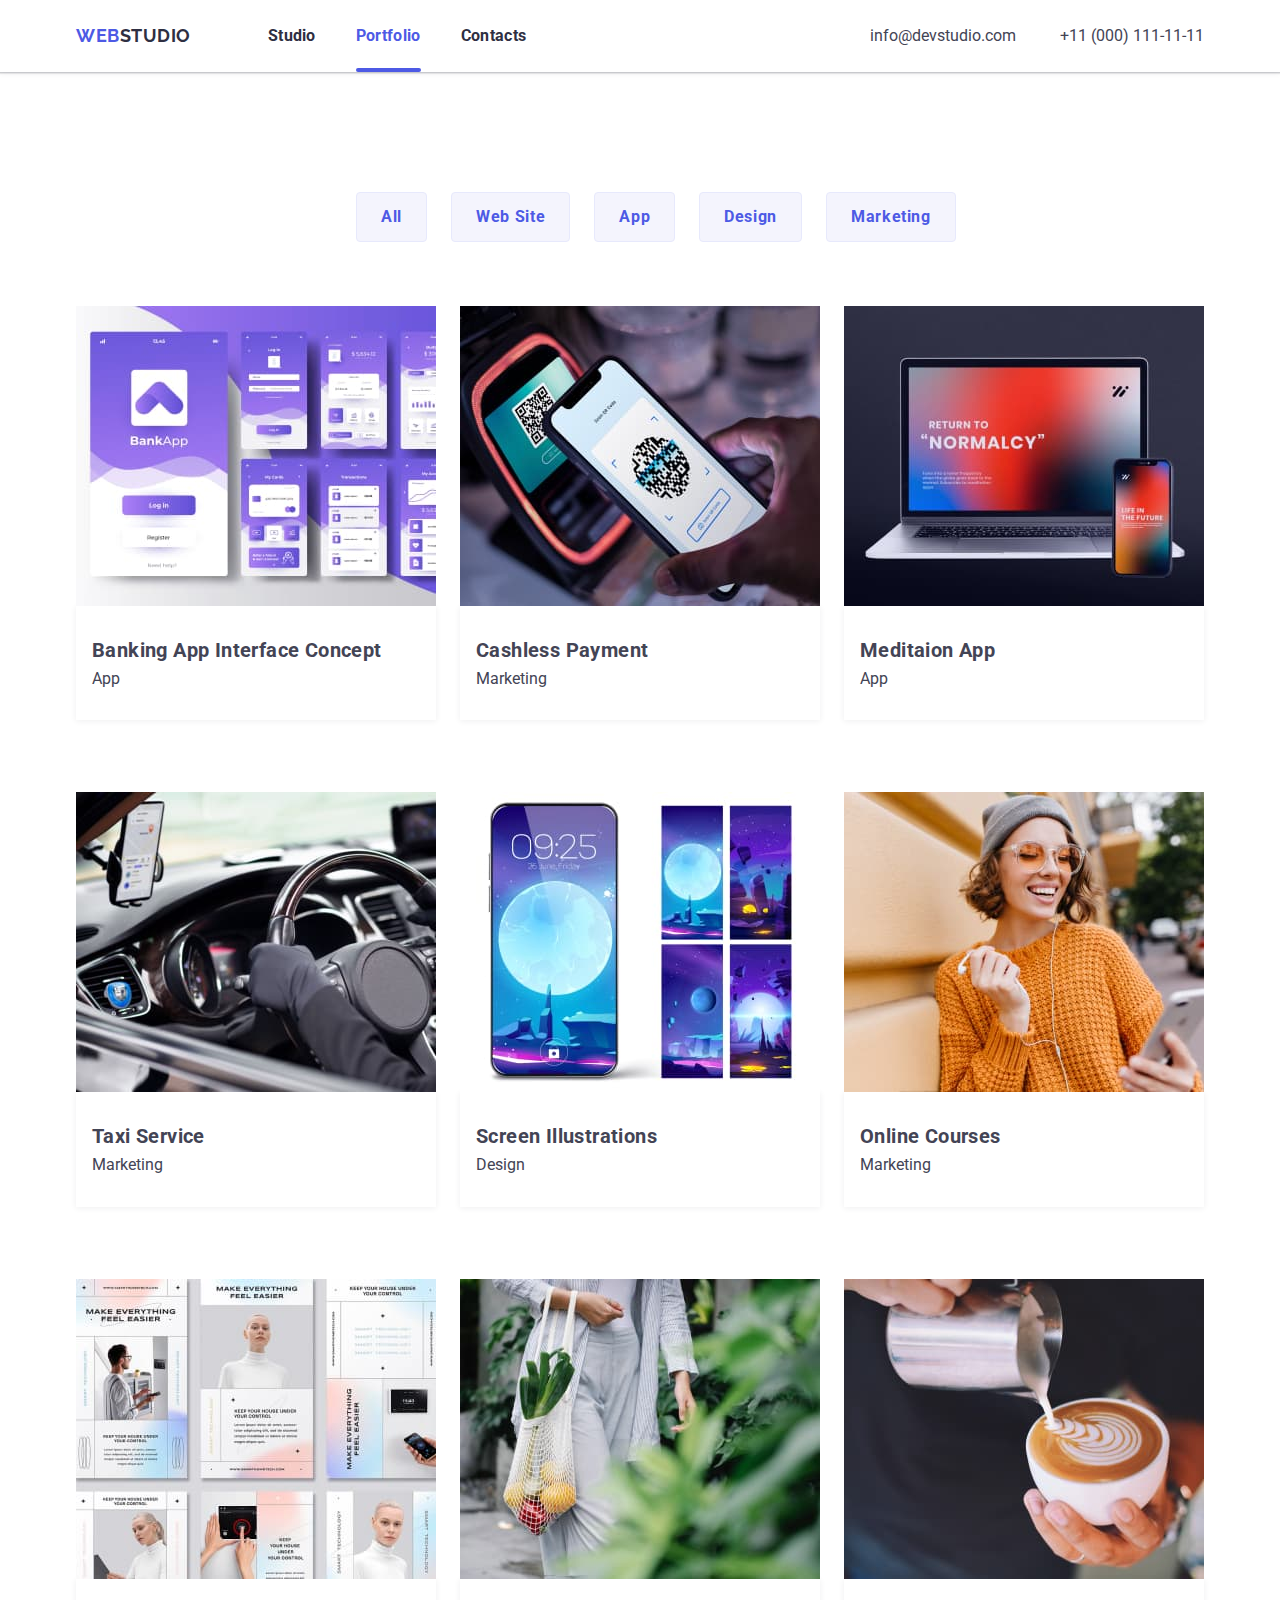
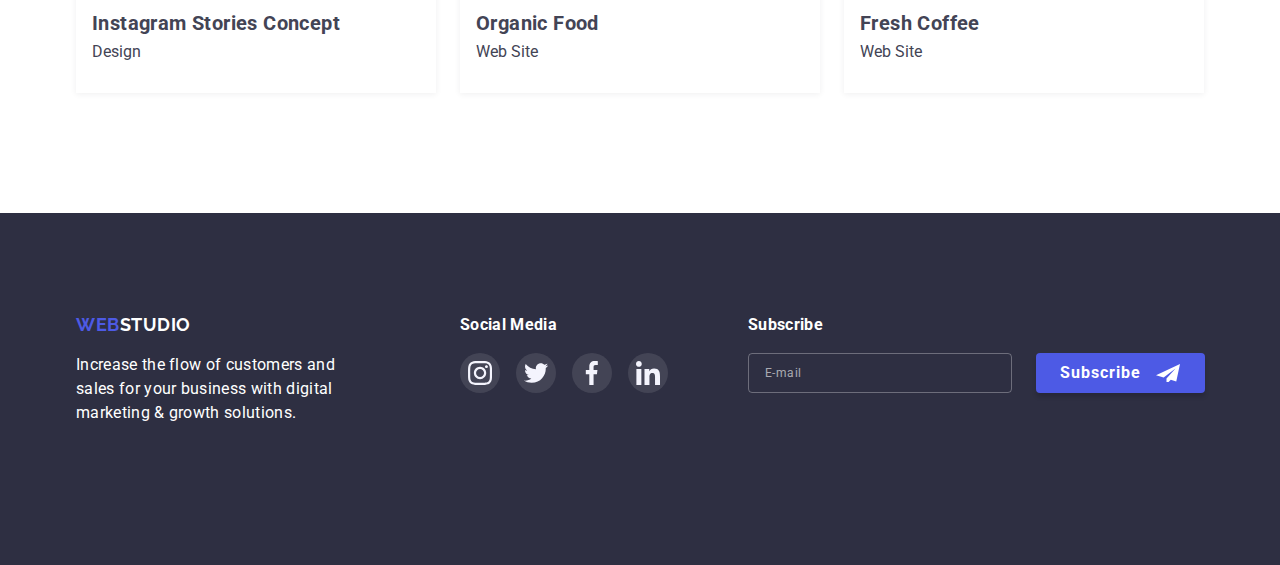
==== commit eb83f4de: "portfolio - corrected space 480" ====
--- a/portfolio.html
+++ b/portfolio.html
@@ -105,7 +105,7 @@
 
     <!--portfolio begins-->
     <main>
-      <section class="section section-smaller-top">
+      <section class="section section-smaller-space">
         <div class="container">
           <h1 hidden>Our Works</h1>
           <!--secondary navigation begins-->
@@ -134,6 +134,7 @@
                       srcset="./images/banking-app-interface-concept.jpeg 1x, ./images/banking-app-interface-concept@2x.jpg 2x"
                       media="(min-width: 768px)"
                       sizes="min-width: 360px"
+                      
                       />
 
                       <source 
@@ -148,11 +149,11 @@
                       sizes="max-width: 396px"
                       />
 
-                    <img
+                    <img 
                       class="portfolio-image"
                       src="./images/banking-app-interface-concept-mobile.jpg"
                       alt="banking app interface concept"
-                      
+                      loading="lazy"
                     />
                   </div>
                 </picture>
@@ -198,6 +199,7 @@
                         class="portfolio-image"
                         src="./images/cashless-payment-mobile.jpg"
                         alt="cashless payment"
+                        loading="lazy"
                       />
                     </picture>
                   </div>
@@ -238,10 +240,11 @@
                       sizes="max-width: 396px"
                       >
                       
-                      <img
+                      <img 
                         class="portfolio-image"
                         src="./images/meditation-app-mobile.jpg"
                         alt="meditation app"
+                        loading="lazy"
                       />
                     </picture>
                   </div>
@@ -280,10 +283,11 @@
                       sizes="max-width: 396px"
                       >
 
-                      <img
+                      <img 
                         class="portfolio-image"
                         src="./images/taxi-service-mobile.jpg"
                         alt="tax service"
+                        loading="lazy"
                       />
                     </picture>
                   </div>
@@ -323,10 +327,11 @@
                       sizes="max-width: 360px"
                       >
 
-                      <img
+                      <img 
                         class="portfolio-image"
                         src="./images/screen-illustrations-mobile.jpeg"
                         alt="screen illustrations"
+                        loading="lazy"
                       />
                     </picture>
                   </div>
@@ -371,6 +376,7 @@
                         class="portfolio-image"
                         src="./images/online-courses-mobile.jpeg"
                         alt="online courses"
+                        loading="lazy"
                       />
                     </picture>
                   </div>
@@ -415,6 +421,7 @@
                         class="portfolio-image"
                         src="./images/online-courses-mobile.jpeg"
                         alt="instagram stories concept"
+                        loading="lazy"
                       />
                     </picture>
                   </div>
@@ -460,6 +467,7 @@
                         class="portfolio-image"
                         src="./images/organic-food.jpeg"
                         alt="organic food"
+                        loading="lazy"
                       />
                     </picture>
                   </div>
@@ -505,6 +513,7 @@
                        
                         src="./images/fresh-coffee-mobile.jpeg"
                         alt="fresh coffee"
+                        loading="lazy"
                       />
                     </picture>
                   </div>
--- a/css/styles.css
+++ b/css/styles.css
@@ -34,11 +34,10 @@
 
 /*General Responsive styles*/
 
-@media screen and (max-width: 479px){
+@media screen and (max-width: 479px) {
   .container {
     max-width: 479px;
   }
-
 }
 
 @media screen and (min-width: 480px) {
@@ -137,7 +136,7 @@
   padding: 40px;
 }
 
-.menu-container-flex{
+.menu-container-flex {
   display: flex;
   flex-direction: column;
   justify-content: space-between;
@@ -1047,19 +1046,19 @@
   cursor: pointer;
 }
 
-
-
-
 /*Responsive design: Media - up to 479px*/
 
 @media screen and (max-width: 479px) {
-
   .container {
     max-width: 479px;
   }
 
   .section {
     padding: 96px 0 96px 0;
+  }
+
+  .section-smaller-space {
+    padding: 48px 0 96px 0;
   }
 
   .hero {
@@ -1103,7 +1102,7 @@
     margin-bottom: 72px;
   }
 
-  .benefits li:last-child{
+  .benefits li:last-child {
     margin-bottom: 0;
   }
 
@@ -1115,12 +1114,12 @@
     width: 260px;
     background-color: var(--primary-background-color);
     margin-right: 24px;
-    box-shadow: 0px 1px 6px rgb(46 47 66 / 8%), 0px 1px 1px rgb(46 47 66 / 16%), 0px 2px 1px rgb(46 47 66 / 8%);
+    box-shadow: 0px 1px 6px rgb(46 47 66 / 8%), 0px 1px 1px rgb(46 47 66 / 16%),
+      0px 2px 1px rgb(46 47 66 / 8%);
     border-radius: 0px 0px 4px 4px;
     margin: 0 auto;
     margin-bottom: 72px;
   }
-
 
   .customer-logo-element {
     display: inline-block;
@@ -1170,7 +1169,6 @@
     margin: 0 auto;
     margin-bottom: 72px;
   }
-
 
   .input-subscribe {
     width: 280px;
@@ -1183,8 +1181,8 @@
     border: 1px solid rgba(255, 255, 255, 0.3);
     border-radius: 4px;
   }
-  
-  .form-btn-submit{
+
+  .form-btn-submit {
     margin-left: 0;
   }
 
@@ -1200,14 +1198,21 @@
     flex-wrap: wrap;
     row-gap: 48px;
     column-gap: 24px;
-}
+  }
 
   .portfolio-menu {
     flex-wrap: wrap;
-    width: 320px;
+    max-width: 320px;
     gap: 16px;
   }
 
+  .portfolio-card {
+    max-width: 100%;
+  }
+
+  .portfolio-image {
+    max-width: 100%;
+  }
 }
 
 /*Responsive design: Media - from 480px*/
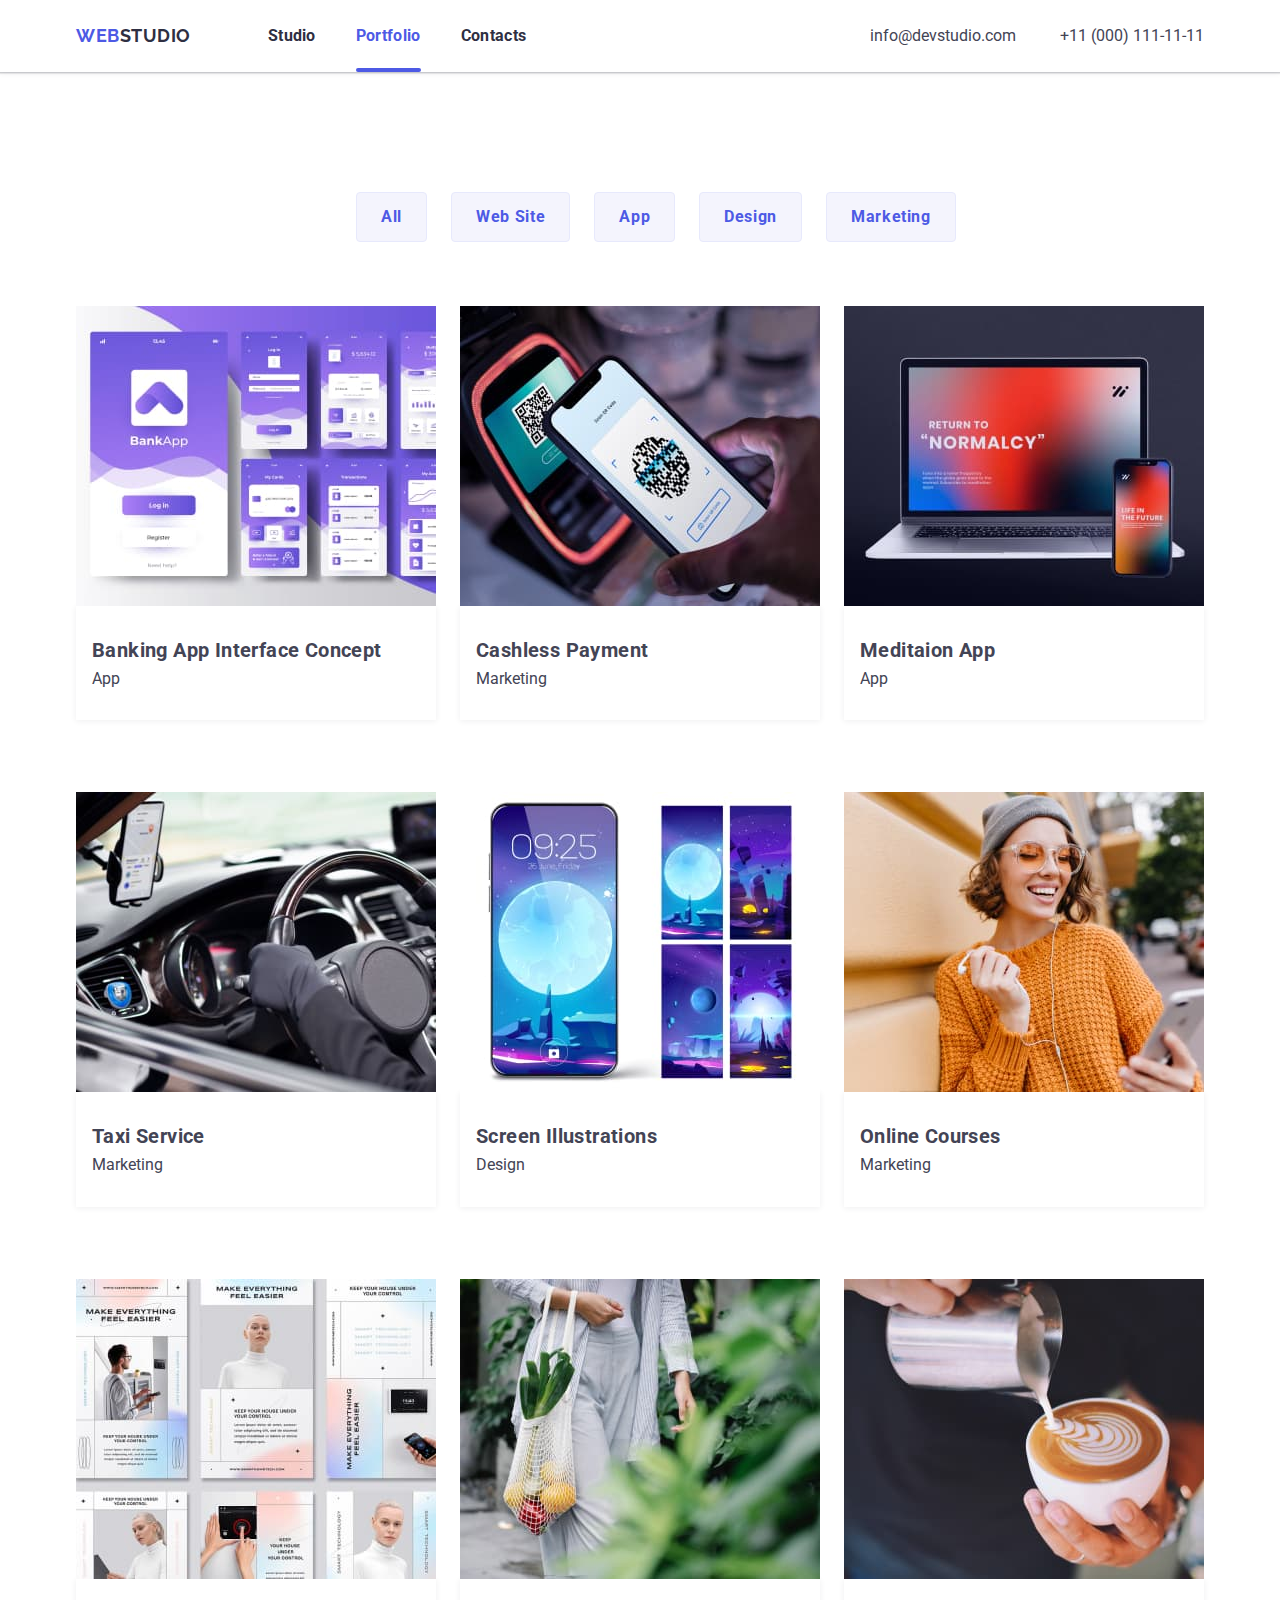
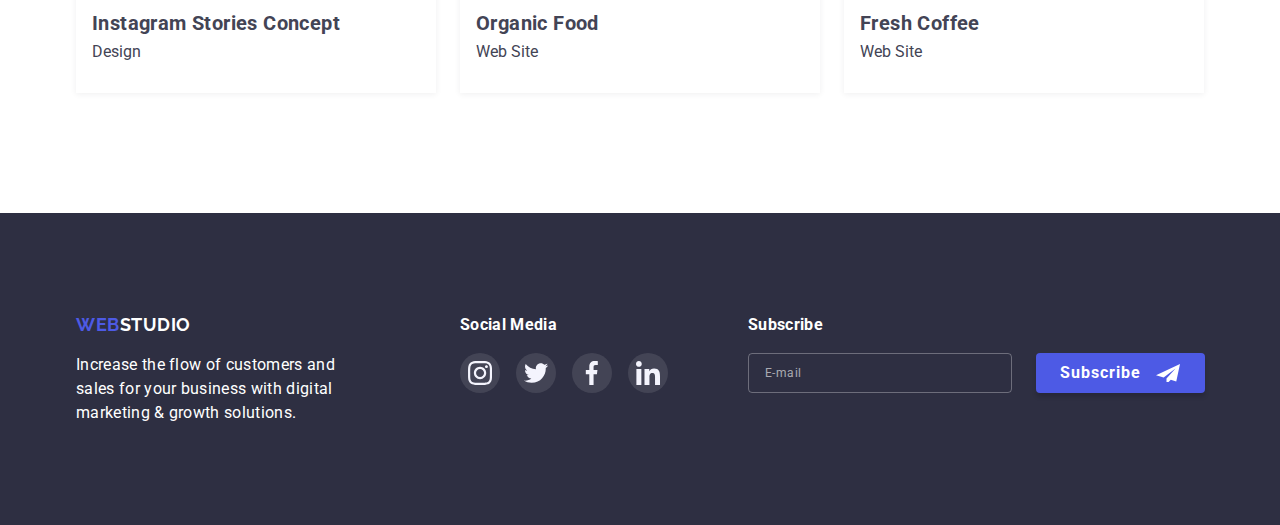
==== commit 3ef9df30: "hamburger menu social icons are aligned" ====
--- a/portfolio.html
+++ b/portfolio.html
@@ -41,46 +41,55 @@
           </button>
           <div class="menu-container" data-menu>
               <div class="menu-container-flex">
-                <ul class="menu-container-items list">
+      
+                    <ul class="menu-container-items list">
+                      
+                      <li><a class="menu-container-pages" href="./index.html">Studio</a></li>
+                      <li><a class="menu-container-pages" href="./portfolio.html">Portfolio</a></li>
+                      <li><a class="menu-container-pages" href="">Contacts</a></li>
+                    
+                      </ul>
+                      
+                      <div>
+                        <a class="menu-container-phone" href="href=tel:+11(000)111-11-11">+11(000)111-11-11</a>
+                        <a class="menu-container-email" href="mailto:info@devstudio.com">info@devstudio.com</a>
+                        <ul class="menu-social-icons list">
+                          <li class="social-icon">
+                            <a href="" class="social-icons-link">
+                              <svg class="social-icon-illustration" width="16" height="16">
+                                <use href="./images/icons.svg#icon-instagram"></use>
+                              </svg>
+                          </a>
+          
+                          <li class="social-icon">
+                            <a href="" class="social-icons-link">
+                              <svg class="social-icon-illustration" width="16" height="16">
+                                <use href="./images/icons.svg#icon-twitter"></use>
+                              </svg>
+                          </a>
+                          </li>
+          
+                          <li class="social-icon">
+                            <a href="" class="social-icons-link">
+                              <svg class="social-icon-illustration" width="16" height="16">
+                                <use href="./images/icons.svg#icon-facebook"></use>
+                              </svg>
+                          </a>
+                          </li>
+          
+                          <li class="social-icon">
+                            <a href="" class="social-icons-link">
+                              <svg class="social-icon-illustration" width="16" height="16">
+                                <use href="./images/icons.svg#icon-linkedin"></use>
+                              </svg>
+                          </a>
+                          </li>
+                        </ul>  
+                      </div>
                   
-                  <li><a class="menu-container-pages" href="./index.html">Studio</a></li>
-                  <li><a class="menu-container-pages" href="./portfolio.html">Portfolio</a></li>
-                  <li><a class="menu-container-pages" href="">Contacts</a></li>
-                </ul>
-                <a class="menu-container-phone" href="href=tel:+11(000)111-11-11">+11(000)111-11-11</a>
-                <a class="menu-container-email" href="mailto:info@devstudio.com">info@devstudio.com</a>
-                <ul class="menu-social-icons list">
-                  <li class="social-icon">
-                    <a href="" class="social-icons-link">
-                      <svg class="social-icon-illustration" width="16" height="16">
-                        <use href="./images/icons.svg#icon-instagram"></use>
-                      </svg>
-                  </a>
-  
-                  <li class="social-icon">
-                    <a href="" class="social-icons-link">
-                      <svg class="social-icon-illustration" width="16" height="16">
-                        <use href="./images/icons.svg#icon-twitter"></use>
-                      </svg>
-                  </a>
-                  </li>
-  
-                  <li class="social-icon">
-                    <a href="" class="social-icons-link">
-                      <svg class="social-icon-illustration" width="16" height="16">
-                        <use href="./images/icons.svg#icon-facebook"></use>
-                      </svg>
-                  </a>
-                  </li>
-  
-                  <li class="social-icon">
-                    <a href="" class="social-icons-link">
-                      <svg class="social-icon-illustration" width="16" height="16">
-                        <use href="./images/icons.svg#icon-linkedin"></use>
-                      </svg>
-                  </a>
-                  </li>
-                </ul>  
+                
+                  
+                
               </div>
             </div>
 
@@ -105,7 +114,7 @@
 
     <!--portfolio begins-->
     <main>
-      <section class="section section-smaller-space">
+      <section class="section">
         <div class="container">
           <h1 hidden>Our Works</h1>
           <!--secondary navigation begins-->
--- a/css/styles.css
+++ b/css/styles.css
@@ -127,24 +127,37 @@
 
 .menu-container {
   display: none;
-  position: absolute;
+  position: fixed;
   top: 0;
   left: 0;
+  background-color: var(--primary-background-color);
   width: 100vw;
   height: 100vh;
-  background-color: var(--primary-background-color);
-  padding: 40px;
-}
-
-.menu-container-flex {
+  
+}
+
+
+
+.menu-container-small{
   display: flex;
   flex-direction: column;
   justify-content: space-between;
+}
+
+.menu-container-flex {
+  display: flex;
+  flex-direction: column;
+  justify-content: space-between;
+  height: 100vh;
+  padding: 40px;
 }
 
 .menu-button {
   cursor: pointer;
   z-index: 2;
+  position: absolute;
+  top: 24px;
+  right: 16px
 }
 
 .menu-container.is-open {
@@ -159,7 +172,7 @@
 }
 
 .menu-container-items li:last-child {
-  margin-bottom: 284px;
+  
 }
 
 .menu-container-pages {
@@ -201,7 +214,7 @@
 
 .menu-social-icons {
   display: flex;
-  justify-content: space-between;
+  gap: 56px;
   padding-left: 0;
   margin-top: 48px;
 }
@@ -218,12 +231,14 @@
 .site-navigation {
   align-items: center;
   justify-content: space-between;
+  
 }
 
 .navigation {
   display: flex;
   align-items: center;
   justify-content: space-between;
+  
 }
 
 /*Mobile Menu*/
@@ -1025,7 +1040,7 @@
   padding: 40px 32px;
   font-family: "Roboto", sans-serif;
   font-size: 16px;
-  line-height: 1.5x;
+  line-height: 1.5;
   color: var(--primary-background-color);
   letter-spacing: 0.02em;
   transform: translateY(200%);
@@ -1111,7 +1126,7 @@
   }
 
   .our-team-member {
-    width: 260px;
+    width: 264px;
     background-color: var(--primary-background-color);
     margin-right: 24px;
     box-shadow: 0px 1px 6px rgb(46 47 66 / 8%), 0px 1px 1px rgb(46 47 66 / 16%),
@@ -1213,6 +1228,11 @@
   .portfolio-image {
     max-width: 100%;
   }
+
+  .portfolio-image-text-over {
+    line-height: 1.5;
+  }
+
 }
 
 /*Responsive design: Media - from 480px*/
@@ -1225,6 +1245,8 @@
         rgba(46, 47, 66, 0.7)
       ),
       url(../images/hero-bcg-mobile.jpeg);
+
+    padding: 96px 0;
   }
 
   .main-navigation {
@@ -1252,7 +1274,7 @@
   }
 
   .our-team-member {
-    width: 260px;
+    width: 264px;
     background-color: var(--primary-background-color);
     margin-right: 24px;
     box-shadow: 0px 1px 6px rgba(46, 47, 66, 0.08),
@@ -1425,6 +1447,7 @@
     display: flex;
     flex-wrap: wrap;
     gap: 24px;
+    row-gap: 64px;
     justify-content: center;
   }
 
@@ -1591,6 +1614,10 @@
     margin-bottom: 0;
   }
 
+  .footer-social {
+    margin-bottom: 0;
+  }
+
   .footer-form-subscribe {
     align-self: flex-start;
     margin-right: 0;
